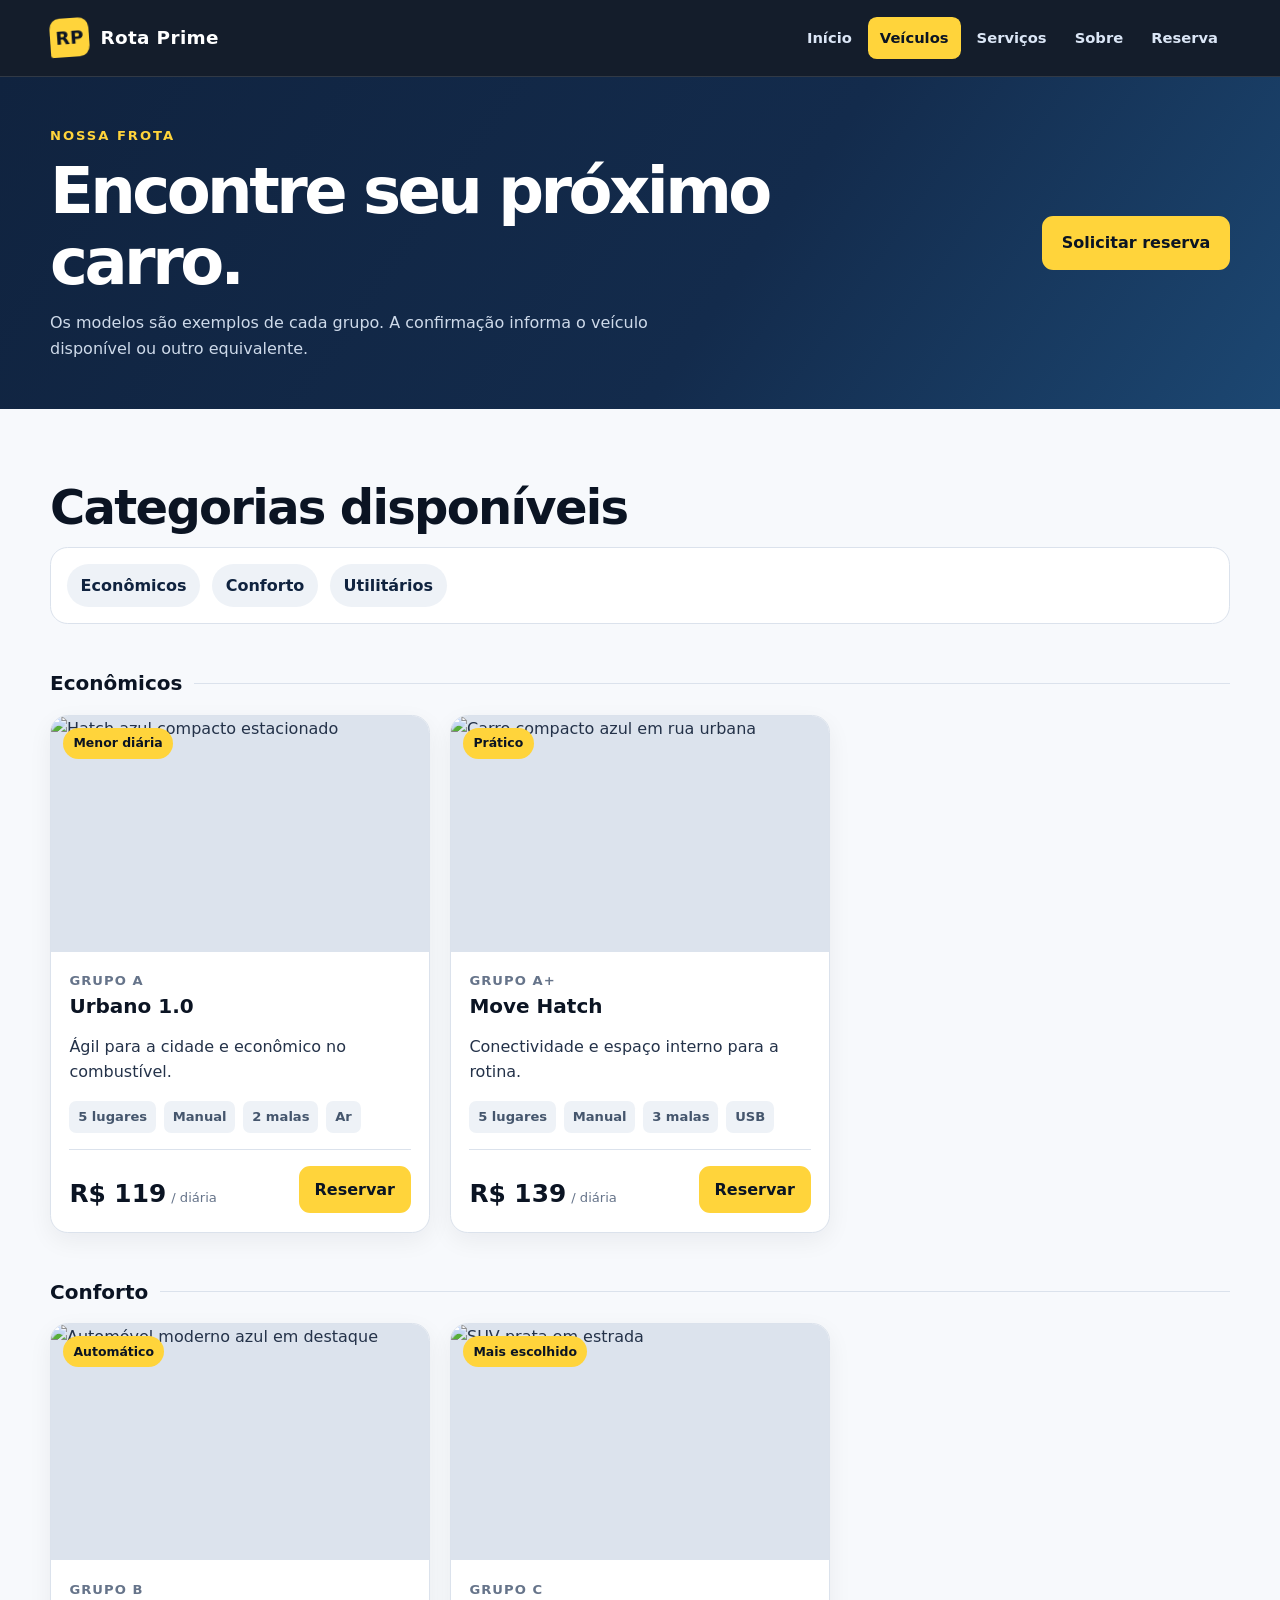
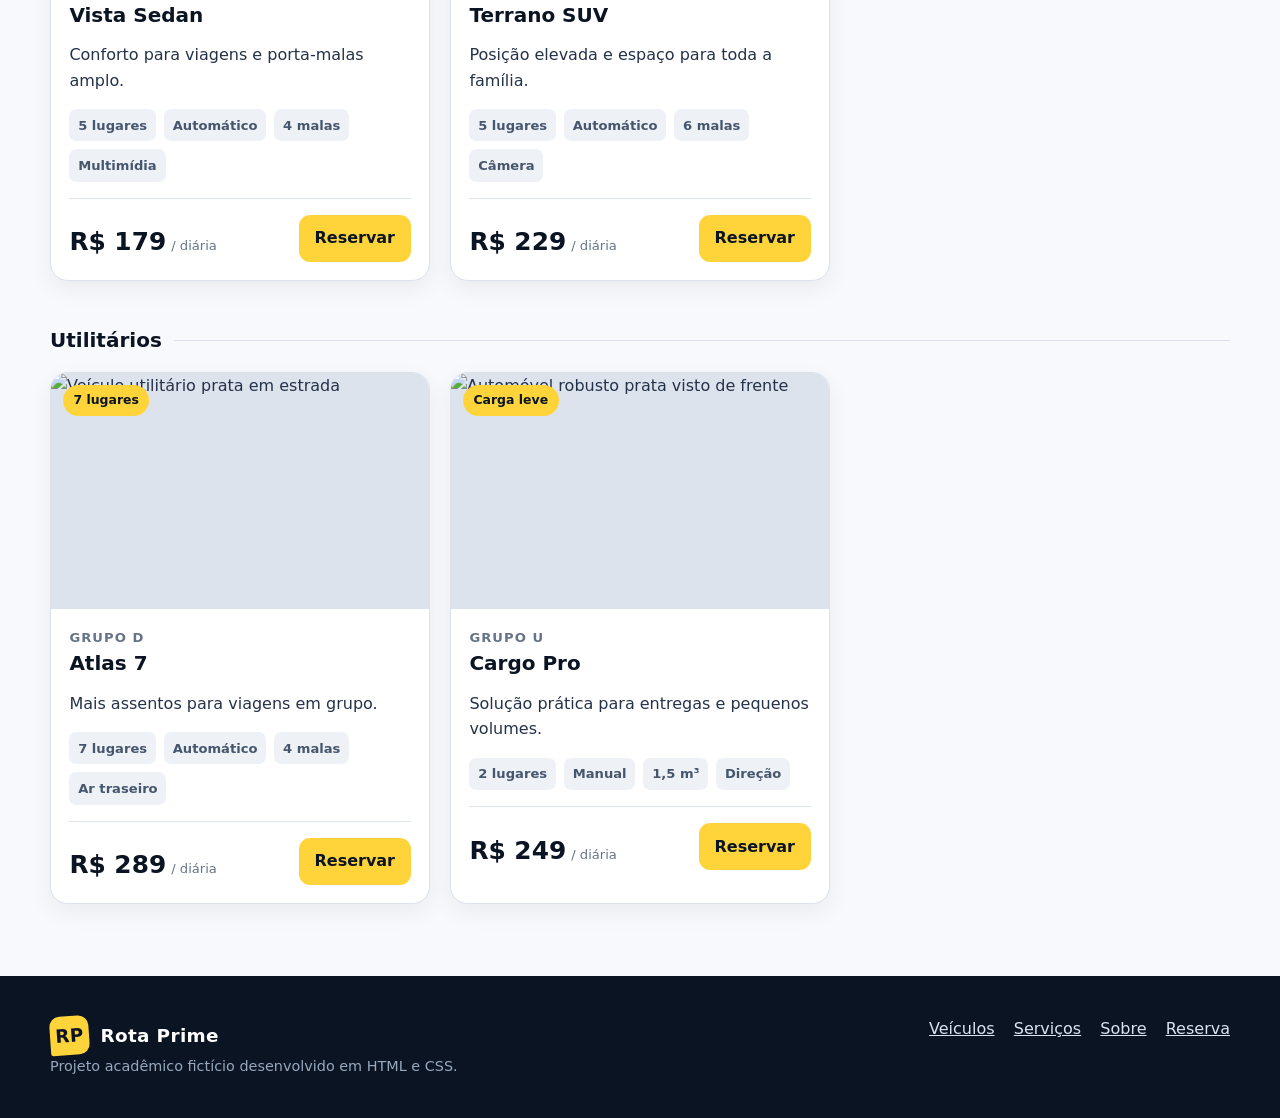
==== catalogo.html @ a5fe9a28 "primeiro commit" ====
<!DOCTYPE html>
<html lang="pt-BR">
<head>
  <meta charset="UTF-8"><meta name="viewport" content="width=device-width, initial-scale=1.0"><meta name="description" content="Conheça os veículos disponíveis na locadora fictícia Rota Prime.">
  <title>Veículos | Rota Prime</title><link rel="icon" href="data:image/svg+xml,%3Csvg xmlns='http://www.w3.org/2000/svg' viewBox='0 0 64 64'%3E%3Crect width='64' height='64' rx='14' fill='%23ffd43b'/%3E%3Cpath d='M13 39h38l-4-13a6 6 0 0 0-6-4H23a6 6 0 0 0-6 4l-4 13Zm4 0v7m30-7v7M21 32h22' fill='none' stroke='%230b1423' stroke-width='5' stroke-linecap='round'/%3E%3C/svg%3E"><link rel="stylesheet" href="css/style.css">
</head>
<body>
  <a class="skip-link" href="#conteudo">Pular para o conteúdo</a>
  <header class="site-header"><div class="container header-inner"><a class="brand" href="index.html" aria-label="Rota Prime — página inicial"><span class="brand-mark" aria-hidden="true">RP</span> Rota Prime</a><nav class="main-nav" aria-label="Navegação principal"><a href="index.html">Início</a><a href="catalogo.html" aria-current="page">Veículos</a><a href="servicos.html">Serviços</a><a href="sobre.html">Sobre</a><a href="reserva.html">Reserva</a></nav></div></header>
  <main id="conteudo">
    <header class="banner"><div class="container banner-inner"><div><p class="eyebrow">Nossa frota</p><h1>Encontre seu próximo carro.</h1><p>Os modelos são exemplos de cada grupo. A confirmação informa o veículo disponível ou outro equivalente.</p></div><a class="button" href="reserva.html">Solicitar reserva</a></div></header>
    <section class="section" aria-labelledby="catalogo-titulo"><div class="container"><h2 id="catalogo-titulo">Categorias disponíveis</h2><nav class="filter-links" aria-label="Atalhos de categoria"><a href="#economicos">Econômicos</a><a href="#conforto">Conforto</a><a href="#utilitarios">Utilitários</a></nav>
      <h3 class="category-title" id="economicos">Econômicos</h3>
      <div class="card-grid">
        <article class="vehicle-card"><div class="vehicle-image"><img src="https://images.unsplash.com/photo-1765891628083-cbabd2a0c3a8?auto=format&fit=crop&w=900&q=80" alt="Hatch azul compacto estacionado"><span class="badge">Menor diária</span></div><div class="vehicle-content"><p class="vehicle-kicker">Grupo A</p><h3>Urbano 1.0</h3><p>Ágil para a cidade e econômico no combustível.</p><ul class="spec-list"><li>5 lugares</li><li>Manual</li><li>2 malas</li><li>Ar</li></ul><div class="price-row"><div class="daily-price"><strong>R$ 119</strong> <span>/ diária</span></div><a class="button button-small" href="reserva.html">Reservar</a></div></div></article>
        <article class="vehicle-card"><div class="vehicle-image"><img src="https://images.unsplash.com/photo-1765891628083-cbabd2a0c3a8?auto=format&fit=crop&w=900&q=80" alt="Carro compacto azul em rua urbana"><span class="badge">Prático</span></div><div class="vehicle-content"><p class="vehicle-kicker">Grupo A+</p><h3>Move Hatch</h3><p>Conectividade e espaço interno para a rotina.</p><ul class="spec-list"><li>5 lugares</li><li>Manual</li><li>3 malas</li><li>USB</li></ul><div class="price-row"><div class="daily-price"><strong>R$ 139</strong> <span>/ diária</span></div><a class="button button-small" href="reserva.html">Reservar</a></div></div></article>
      </div>
      <h3 class="category-title" id="conforto">Conforto</h3>
      <div class="card-grid">
        <article class="vehicle-card"><div class="vehicle-image"><img src="https://images.unsplash.com/photo-1765891628083-cbabd2a0c3a8?auto=format&fit=crop&w=900&q=80" alt="Automóvel moderno azul em destaque"><span class="badge">Automático</span></div><div class="vehicle-content"><p class="vehicle-kicker">Grupo B</p><h3>Vista Sedan</h3><p>Conforto para viagens e porta-malas amplo.</p><ul class="spec-list"><li>5 lugares</li><li>Automático</li><li>4 malas</li><li>Multimídia</li></ul><div class="price-row"><div class="daily-price"><strong>R$ 179</strong> <span>/ diária</span></div><a class="button button-small" href="reserva.html">Reservar</a></div></div></article>
        <article class="vehicle-card"><div class="vehicle-image"><img src="https://images.unsplash.com/photo-1559706399-d75503035faf?auto=format&fit=crop&w=900&q=80" alt="SUV prata em estrada"><span class="badge">Mais escolhido</span></div><div class="vehicle-content"><p class="vehicle-kicker">Grupo C</p><h3>Terrano SUV</h3><p>Posição elevada e espaço para toda a família.</p><ul class="spec-list"><li>5 lugares</li><li>Automático</li><li>6 malas</li><li>Câmera</li></ul><div class="price-row"><div class="daily-price"><strong>R$ 229</strong> <span>/ diária</span></div><a class="button button-small" href="reserva.html">Reservar</a></div></div></article>
      </div>
      <h3 class="category-title" id="utilitarios">Utilitários</h3>
      <div class="card-grid">
        <article class="vehicle-card"><div class="vehicle-image"><img src="https://images.unsplash.com/photo-1559706399-d75503035faf?auto=format&fit=crop&w=900&q=80" alt="Veículo utilitário prata em estrada"><span class="badge">7 lugares</span></div><div class="vehicle-content"><p class="vehicle-kicker">Grupo D</p><h3>Atlas 7</h3><p>Mais assentos para viagens em grupo.</p><ul class="spec-list"><li>7 lugares</li><li>Automático</li><li>4 malas</li><li>Ar traseiro</li></ul><div class="price-row"><div class="daily-price"><strong>R$ 289</strong> <span>/ diária</span></div><a class="button button-small" href="reserva.html">Reservar</a></div></div></article>
        <article class="vehicle-card"><div class="vehicle-image"><img src="https://images.unsplash.com/photo-1559706399-d75503035faf?auto=format&fit=crop&w=900&q=80" alt="Automóvel robusto prata visto de frente"><span class="badge">Carga leve</span></div><div class="vehicle-content"><p class="vehicle-kicker">Grupo U</p><h3>Cargo Pro</h3><p>Solução prática para entregas e pequenos volumes.</p><ul class="spec-list"><li>2 lugares</li><li>Manual</li><li>1,5 m³</li><li>Direção</li></ul><div class="price-row"><div class="daily-price"><strong>R$ 249</strong> <span>/ diária</span></div><a class="button button-small" href="reserva.html">Reservar</a></div></div></article>
      </div>
    </div></section>
  </main>
  <footer class="site-footer"><div class="container footer-inner"><div><a class="brand" href="index.html"><span class="brand-mark" aria-hidden="true">RP</span> Rota Prime</a><p class="footer-note">Projeto acadêmico fictício desenvolvido em HTML e CSS.</p></div><nav class="footer-links" aria-label="Navegação do rodapé"><a href="catalogo.html">Veículos</a><a href="servicos.html">Serviços</a><a href="sobre.html">Sobre</a><a href="reserva.html">Reserva</a></nav></div></footer>
</body></html>
---- css/style.css ----
:root {
  --ink: #0b1423;
  --navy: #10233f;
  --navy-soft: #18385f;
  --yellow: #ffd43b;
  --yellow-dark: #e6b900;
  --paper: #f7f9fc;
  --white: #ffffff;
  --text: #243249;
  --muted: #66748a;
  --line: #dbe2ec;
  --success: #147a50;
  --danger: #b52a37;
  --shadow: 0 18px 45px rgba(11, 20, 35, 0.12);
  --radius: 1.1rem;
  --content: 1180px;
}

* {
  box-sizing: border-box;
}

html {
  scroll-behavior: smooth;
}

body {
  margin: 0;
  color: var(--text);
  background: var(--paper);
  font-family: Inter, ui-sans-serif, system-ui, -apple-system, BlinkMacSystemFont, "Segoe UI", sans-serif;
  font-size: 1rem;
  line-height: 1.6;
}

#conteudo {
  min-height: 60vh;
}

img {
  display: block;
  width: 100%;
  max-width: 100%;
}

a {
  color: inherit;
}

a:visited {
  color: inherit;
}

button,
input,
select,
textarea {
  font: inherit;
}

.container {
  width: min(100% - 2rem, var(--content));
  margin-inline: auto;
}

.skip-link {
  position: fixed;
  top: 0.75rem;
  left: 0.75rem;
  z-index: 999;
  padding: 0.75rem 1rem;
  color: var(--ink);
  background: var(--yellow);
  border-radius: 0.5rem;
  font-weight: 800;
  transform: translateY(-150%);
  transition: transform 180ms ease;
}

.skip-link:focus {
  transform: translateY(0);
}

.site-header {
  position: sticky;
  top: 0;
  z-index: 20;
  color: var(--white);
  background: rgba(11, 20, 35, 0.96);
  border-bottom: 1px solid rgba(255, 255, 255, 0.12);
}

.header-inner,
.main-nav,
.brand,
.hero-actions,
.card-actions,
.spec-list,
.trust-row,
.footer-inner,
.form-actions,
.filter-links {
  display: flex;
  align-items: center;
}

.header-inner {
  min-height: 4.75rem;
  gap: 1.25rem;
  justify-content: space-between;
}

.brand {
  flex: 0 0 auto;
  gap: 0.7rem;
  color: var(--white);
  text-decoration: none;
  font-size: 1.15rem;
  font-weight: 900;
  letter-spacing: 0.02em;
}

.brand-mark {
  display: grid;
  width: 2.45rem;
  height: 2.45rem;
  place-items: center;
  color: var(--ink);
  background: var(--yellow);
  border-radius: 0.65rem 0.65rem 0.65rem 0.15rem;
  transform: rotate(-4deg);
}

.main-nav {
  gap: 0.25rem;
  overflow-x: auto;
  padding-block: 0.35rem;
}

.main-nav a {
  padding: 0.55rem 0.75rem;
  color: #dbe6f6;
  border-radius: 0.55rem;
  text-decoration: none;
  font-size: 0.92rem;
  font-weight: 700;
  white-space: nowrap;
  transition: color 180ms ease, background 180ms ease;
}

.main-nav a:hover,
.main-nav a:focus-visible,
.main-nav a[aria-current="page"] {
  color: var(--ink);
  background: var(--yellow);
}

:focus-visible {
  outline: 3px solid var(--yellow);
  outline-offset: 3px;
}

.hero {
  position: relative;
  overflow: hidden;
  color: var(--white);
  background: var(--ink);
}

.hero::after {
  position: absolute;
  right: -4rem;
  bottom: -8rem;
  width: 24rem;
  height: 24rem;
  content: "";
  border: 1.2rem solid rgba(255, 212, 59, 0.09);
  border-radius: 50%;
}

.hero-grid {
  position: relative;
  z-index: 1;
  display: grid;
  gap: 2rem;
  padding-block: 3.25rem;
}

.eyebrow {
  margin: 0 0 0.6rem;
  color: var(--yellow-dark);
  font-size: 0.82rem;
  font-weight: 900;
  letter-spacing: 0.15em;
  text-transform: uppercase;
}

.hero .eyebrow,
.banner .eyebrow {
  color: var(--yellow);
}

h1,
h2,
h3 {
  margin-top: 0;
  color: var(--ink);
  line-height: 1.12;
}

h1 {
  max-width: 13ch;
  margin-bottom: 1rem;
  color: var(--white);
  font-size: clamp(2.35rem, 8vw, 4.7rem);
  letter-spacing: -0.055em;
}

h2 {
  margin-bottom: 0.75rem;
  font-size: clamp(1.8rem, 5vw, 3rem);
  letter-spacing: -0.035em;
}

h3 {
  margin-bottom: 0.45rem;
  font-size: 1.25rem;
}

.hero-copy > p:not(.eyebrow) {
  max-width: 58ch;
  margin: 0;
  color: #c8d5e7;
  font-size: 1.08rem;
}

.hero-actions,
.card-actions,
.form-actions,
.filter-links {
  flex-wrap: wrap;
  gap: 0.75rem;
}

.hero-actions {
  margin-top: 1.65rem;
}

.button {
  display: inline-flex;
  min-height: 3rem;
  align-items: center;
  justify-content: center;
  padding: 0.75rem 1.1rem;
  color: var(--ink);
  background: var(--yellow);
  border: 2px solid var(--yellow);
  border-radius: 0.7rem;
  cursor: pointer;
  font-weight: 850;
  text-decoration: none;
  transition: transform 180ms ease, box-shadow 180ms ease, background 180ms ease;
}

.button:hover {
  color: var(--ink);
  background: #ffe270;
  box-shadow: 0 10px 24px rgba(255, 212, 59, 0.2);
  transform: translateY(-2px);
}

.button:active {
  box-shadow: none;
  transform: translateY(1px);
}

.button-outline {
  color: var(--white);
  background: transparent;
  border-color: rgba(255, 255, 255, 0.35);
}

.button-outline:hover {
  color: var(--white);
  background: rgba(255, 255, 255, 0.08);
}

.button-small {
  min-height: 2.65rem;
  padding: 0.55rem 0.85rem;
}

.hero-visual {
  position: relative;
  min-height: 21rem;
}

.hero-visual img {
  height: 100%;
  min-height: 21rem;
  object-fit: cover;
  object-position: center;
  border-radius: 1.5rem 1.5rem 1.5rem 0.35rem;
}

.price-tag {
  position: absolute;
  right: 1rem;
  bottom: 1rem;
  width: min(13rem, calc(100% - 2rem));
  padding: 1rem;
  color: var(--ink);
  background: var(--yellow);
  border-radius: 0.9rem 0.9rem 0.9rem 0.2rem;
  box-shadow: var(--shadow);
}

.price-tag span,
.price-tag small {
  display: block;
}

.price-tag strong {
  font-size: 2rem;
  line-height: 1;
}

.price-tag small {
  margin-top: 0.3rem;
  font-weight: 700;
}

.trust-bar {
  color: var(--white);
  background: var(--navy-soft);
}

.trust-row {
  flex-wrap: wrap;
  gap: 0.75rem 2rem;
  justify-content: space-between;
  padding-block: 1rem;
}

.trust-item {
  display: grid;
  grid-template-columns: auto 1fr;
  gap: 0.1rem 0.6rem;
  align-items: center;
}

.trust-icon {
  grid-row: span 2;
  color: var(--yellow);
  font-size: 1.35rem;
}

.trust-item strong,
.trust-item span {
  display: block;
}

.trust-item span {
  color: #c4d2e5;
  font-size: 0.82rem;
}

.section {
  padding-block: 4.5rem;
}

.section-tight {
  padding-block: 2.75rem;
}

.section-white {
  background: var(--white);
}

.section-heading {
  display: grid;
  gap: 0.5rem;
  margin-bottom: 2rem;
}

.section-heading p {
  max-width: 64ch;
  margin: 0;
  color: var(--muted);
}

.section-heading .button {
  justify-self: start;
}

.card-grid,
.steps-grid,
.service-grid,
.value-grid,
.team-grid,
.contact-grid {
  display: grid;
  gap: 1.25rem;
}

.vehicle-card,
.service-card,
.value-card,
.team-card,
.contact-card,
.step,
.panel {
  background: var(--white);
  border: 1px solid var(--line);
  border-radius: var(--radius);
}

.vehicle-card {
  overflow: hidden;
  box-shadow: 0 8px 25px rgba(11, 20, 35, 0.06);
  transition: transform 200ms ease, box-shadow 200ms ease;
}

.vehicle-card:hover {
  box-shadow: var(--shadow);
  transform: translateY(-5px);
}

.vehicle-image {
  position: relative;
  overflow: hidden;
  aspect-ratio: 16 / 10;
  background: #dce3ed;
}

.vehicle-image img {
  height: 100%;
  object-fit: cover;
  transition: transform 350ms ease;
}

.vehicle-card:hover .vehicle-image img {
  transform: scale(1.04);
}

.badge {
  position: absolute;
  top: 0.75rem;
  left: 0.75rem;
  padding: 0.35rem 0.65rem;
  color: var(--ink);
  background: var(--yellow);
  border-radius: 99rem;
  font-size: 0.78rem;
  font-weight: 900;
}

.vehicle-content {
  padding: 1.15rem;
}

.vehicle-kicker {
  margin: 0 0 0.25rem;
  color: var(--muted);
  font-size: 0.82rem;
  font-weight: 800;
  letter-spacing: 0.08em;
  text-transform: uppercase;
}

.spec-list {
  flex-wrap: wrap;
  gap: 0.5rem;
  margin: 1rem 0;
  padding: 0;
  list-style: none;
}

.spec-list li {
  padding: 0.35rem 0.55rem;
  color: #45566d;
  background: #eef2f7;
  border-radius: 0.45rem;
  font-size: 0.82rem;
  font-weight: 700;
}

.price-row {
  display: flex;
  align-items: end;
  gap: 0.35rem;
  justify-content: space-between;
  padding-top: 1rem;
  border-top: 1px solid var(--line);
}

.daily-price strong {
  color: var(--ink);
  font-size: 1.55rem;
}

.daily-price span {
  color: var(--muted);
  font-size: 0.82rem;
}

.step,
.service-card,
.value-card,
.team-card,
.contact-card {
  padding: 1.35rem;
}

.step-number {
  display: grid;
  width: 2.7rem;
  height: 2.7rem;
  margin-bottom: 1rem;
  place-items: center;
  color: var(--ink);
  background: var(--yellow);
  border-radius: 0.7rem 0.7rem 0.7rem 0.15rem;
  font-weight: 950;
}

.step p,
.service-card p,
.value-card p,
.team-card p,
.contact-card p {
  margin-bottom: 0;
  color: var(--muted);
}

.feature-split,
.form-layout,
.about-split {
  display: grid;
  gap: 2rem;
  align-items: center;
}

.feature-image {
  overflow: hidden;
  min-height: 24rem;
  border-radius: 1.5rem 1.5rem 0.35rem 1.5rem;
  box-shadow: var(--shadow);
}

.feature-image img {
  height: 100%;
  min-height: 24rem;
  object-fit: cover;
}

.check-list {
  display: grid;
  gap: 0.8rem;
  margin: 1.25rem 0 0;
  padding: 0;
  list-style: none;
}

.check-list li {
  position: relative;
  padding-left: 2rem;
}

.check-list li::before {
  position: absolute;
  top: 0.1rem;
  left: 0;
  display: grid;
  width: 1.35rem;
  height: 1.35rem;
  content: "✓";
  place-items: center;
  color: var(--white);
  background: var(--success);
  border-radius: 50%;
  font-size: 0.8rem;
  font-weight: 900;
}

.banner {
  color: var(--white);
  background: linear-gradient(125deg, var(--navy) 0%, #132b4c 58%, #1c4772 100%);
}

.banner-inner {
  display: grid;
  gap: 1.3rem;
  align-items: center;
  padding-block: 3rem;
}

.banner h1 {
  max-width: 18ch;
  margin-bottom: 0.7rem;
  font-size: clamp(2.2rem, 7vw, 4rem);
}

.banner p:not(.eyebrow) {
  max-width: 60ch;
  margin: 0;
  color: #cedaea;
}

.filter-links {
  padding: 1rem;
  background: var(--white);
  border: 1px solid var(--line);
  border-radius: var(--radius);
}

.filter-links a {
  padding: 0.55rem 0.85rem;
  color: var(--navy);
  background: #eef2f7;
  border-radius: 99rem;
  font-weight: 800;
  text-decoration: none;
  transition: background 180ms ease, color 180ms ease;
}

.filter-links a:hover,
.filter-links a:focus-visible {
  color: var(--ink);
  background: var(--yellow);
}

.category-title {
  display: flex;
  align-items: center;
  gap: 0.75rem;
  margin: 3rem 0 1.25rem;
}

.category-title::after {
  flex: 1;
  height: 1px;
  content: "";
  background: var(--line);
}

.service-icon,
.value-icon,
.contact-icon {
  display: grid;
  width: 3rem;
  height: 3rem;
  margin-bottom: 1rem;
  place-items: center;
  color: var(--ink);
  background: var(--yellow);
  border-radius: 0.8rem 0.8rem 0.8rem 0.2rem;
  font-size: 1.25rem;
  font-weight: 900;
}

.comparison {
  width: 100%;
  border-collapse: collapse;
  overflow: hidden;
  background: var(--white);
  border-radius: var(--radius);
  box-shadow: 0 0 0 1px var(--line);
}

.comparison th,
.comparison td {
  padding: 1rem;
  border-bottom: 1px solid var(--line);
  text-align: left;
}

.comparison th {
  color: var(--white);
  background: var(--navy);
}

.comparison tr:last-child td {
  border-bottom: 0;
}

.table-scroll {
  overflow-x: auto;
  border-radius: var(--radius);
}

.timeline {
  display: grid;
  gap: 1.2rem;
  margin: 0;
  padding: 0;
  list-style: none;
}

.timeline li {
  padding: 0 0 1.2rem 1.4rem;
  border-left: 3px solid var(--yellow);
}

.timeline strong,
.timeline span {
  display: block;
}

.timeline span {
  color: var(--muted);
}

.quote {
  margin: 0;
  padding: 1.5rem;
  color: var(--white);
  background: var(--navy);
  border-radius: var(--radius) var(--radius) 0.25rem var(--radius);
}

.quote p {
  margin-top: 0;
  font-size: 1.15rem;
}

.quote footer {
  color: var(--yellow);
  font-weight: 800;
}

.panel {
  padding: 1.35rem;
  box-shadow: 0 10px 30px rgba(11, 20, 35, 0.07);
}

.form-grid {
  display: grid;
  gap: 1rem;
}

.field {
  display: grid;
  gap: 0.4rem;
}

.field label,
.fieldset legend {
  color: var(--ink);
  font-weight: 800;
}

.field small {
  color: var(--muted);
}

.field input,
.field select,
.field textarea {
  width: 100%;
  min-height: 3rem;
  padding: 0.7rem 0.8rem;
  color: var(--text);
  background: var(--white);
  border: 2px solid #cdd6e2;
  border-radius: 0.65rem;
  transition: border-color 180ms ease, box-shadow 180ms ease;
}

.field textarea {
  min-height: 8rem;
  resize: vertical;
}

.field input:hover,
.field select:hover,
.field textarea:hover {
  border-color: #8b9bb1;
}

.field input:focus,
.field select:focus,
.field textarea:focus {
  border-color: var(--navy-soft);
  box-shadow: 0 0 0 4px rgba(24, 56, 95, 0.12);
  outline: 0;
}

.field input:invalid:not(:placeholder-shown),
.field textarea:invalid:not(:placeholder-shown) {
  border-color: var(--danger);
}

.field input:disabled {
  color: #7e8998;
  background: #e9edf3;
  cursor: not-allowed;
}

.fieldset {
  margin: 0;
  padding: 1rem;
  border: 1px solid var(--line);
  border-radius: 0.75rem;
}

.choice-list {
  display: grid;
  gap: 0.7rem;
  margin-top: 0.5rem;
}

.choice {
  display: flex;
  gap: 0.6rem;
  align-items: start;
}

.choice input {
  width: 1.1rem;
  height: 1.1rem;
  margin-top: 0.22rem;
  accent-color: var(--navy);
}

.required-note {
  color: var(--muted);
  font-size: 0.9rem;
}

.contact-stack {
  display: grid;
  gap: 1rem;
}

.site-footer {
  color: #d9e3f1;
  background: var(--ink);
}

.footer-inner {
  align-items: start;
  flex-direction: column;
  gap: 1.2rem;
  padding-block: 2.5rem;
}

.footer-links {
  display: flex;
  flex-wrap: wrap;
  gap: 0.75rem 1.2rem;
}

.footer-links a {
  color: #d9e3f1;
}

.footer-links a:hover {
  color: var(--yellow);
}

.footer-note {
  margin: 0;
  color: #97a8bf;
  font-size: 0.9rem;
}

@media (min-width: 42rem) {
  .hero-grid,
  .feature-split,
  .form-layout,
  .about-split {
    grid-template-columns: 1fr 1fr;
  }

  .card-grid,
  .steps-grid,
  .service-grid,
  .value-grid,
  .team-grid,
  .contact-grid {
    grid-template-columns: repeat(2, minmax(0, 1fr));
  }

  .form-grid {
    grid-template-columns: repeat(2, minmax(0, 1fr));
  }

  .field-full,
  .fieldset,
  .form-actions,
  .required-note {
    grid-column: 1 / -1;
  }

  .section-heading {
    grid-template-columns: 1fr auto;
    align-items: end;
  }

  .section-heading p {
    grid-column: 1;
  }

  .section-heading .button {
    grid-column: 2;
    grid-row: 1 / span 2;
  }

  .banner-inner {
    grid-template-columns: 1fr auto;
  }

  .footer-inner {
    flex-direction: row;
    justify-content: space-between;
  }
}

@media (min-width: 64rem) {
  .card-grid,
  .service-grid {
    grid-template-columns: repeat(3, minmax(0, 1fr));
  }

  .steps-grid,
  .value-grid {
    grid-template-columns: repeat(4, minmax(0, 1fr));
  }

  .hero-grid {
    grid-template-columns: 0.95fr 1.05fr;
    min-height: 40rem;
    align-items: center;
  }

  .hero-visual,
  .hero-visual img {
    min-height: 30rem;
  }
}

@media (max-width: 52rem) {
  .header-inner {
    align-items: flex-start;
    flex-direction: column;
    gap: 0.35rem;
    padding-block: 0.7rem;
  }

  .main-nav {
    width: 100%;
  }
}

@media (prefers-reduced-motion: reduce) {
  *,
  *::before,
  *::after {
    scroll-behavior: auto !important;
    transition-duration: 0.01ms !important;
  }
}
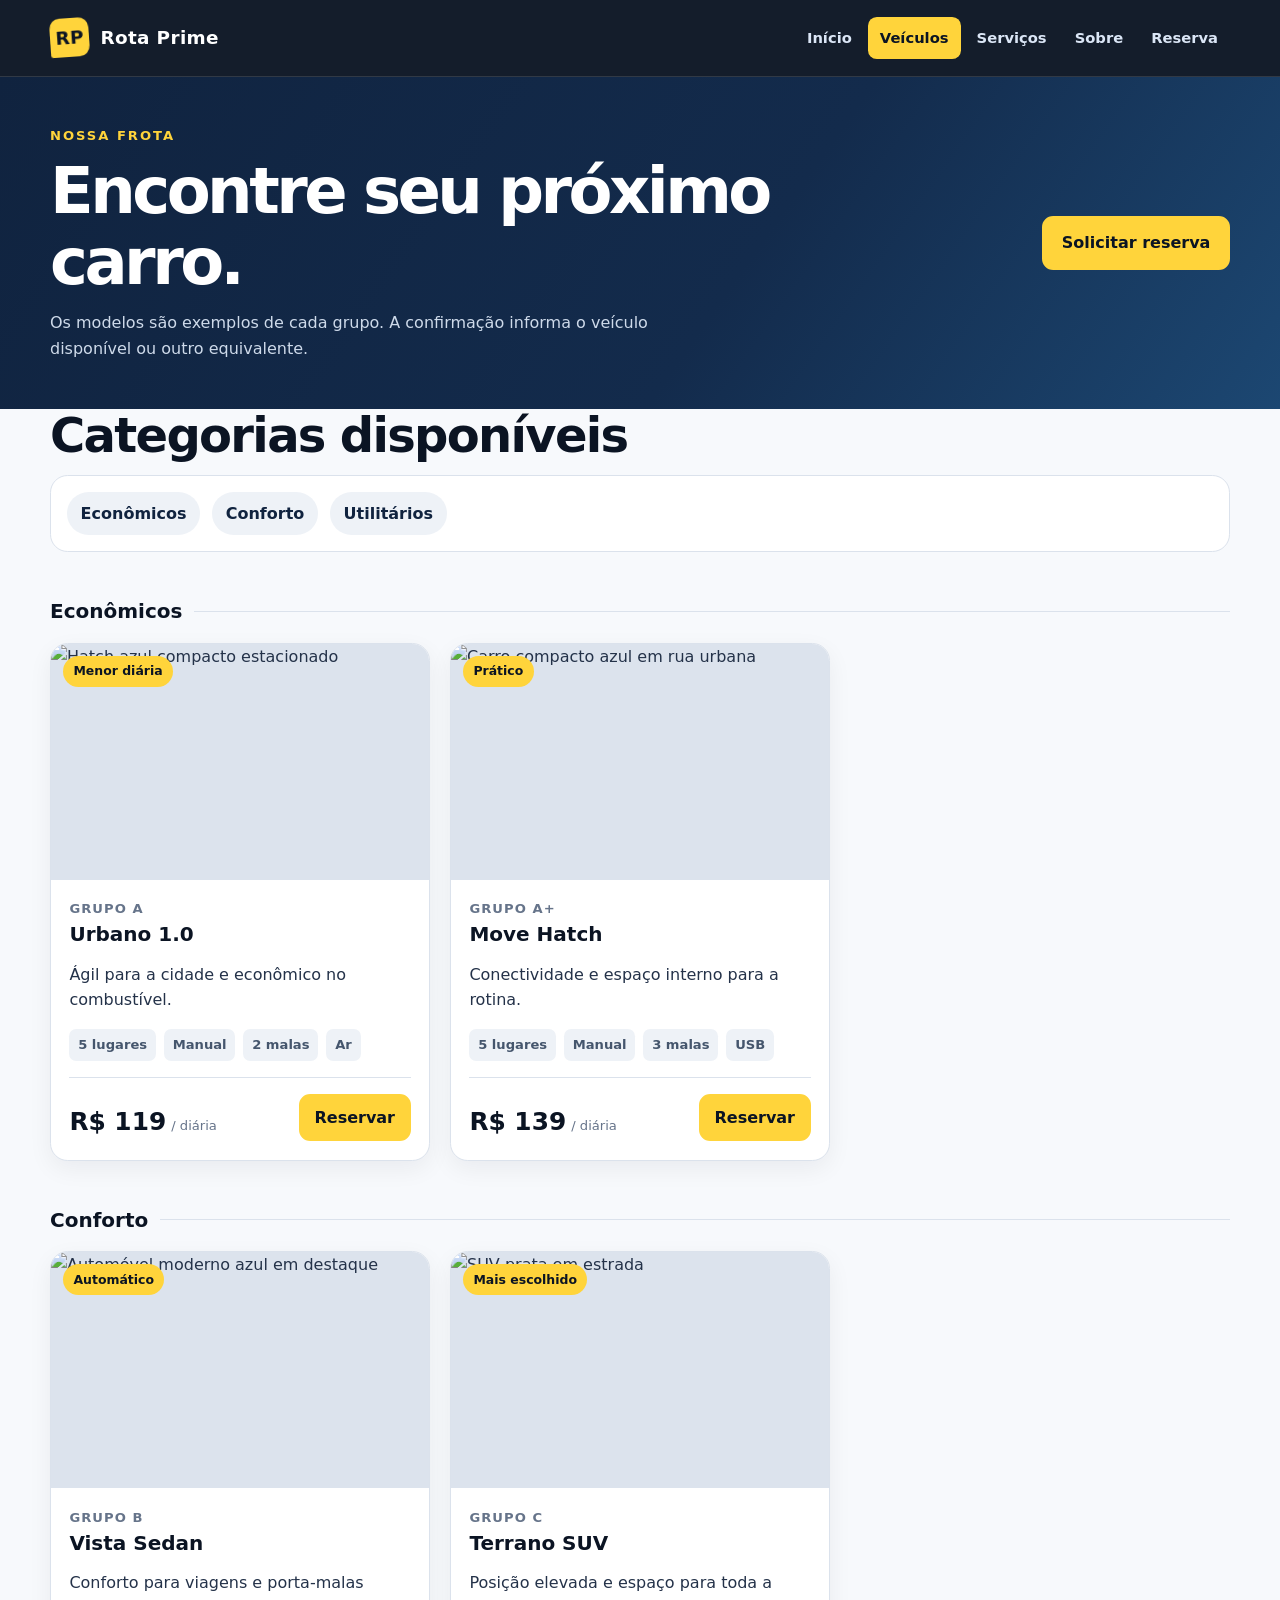
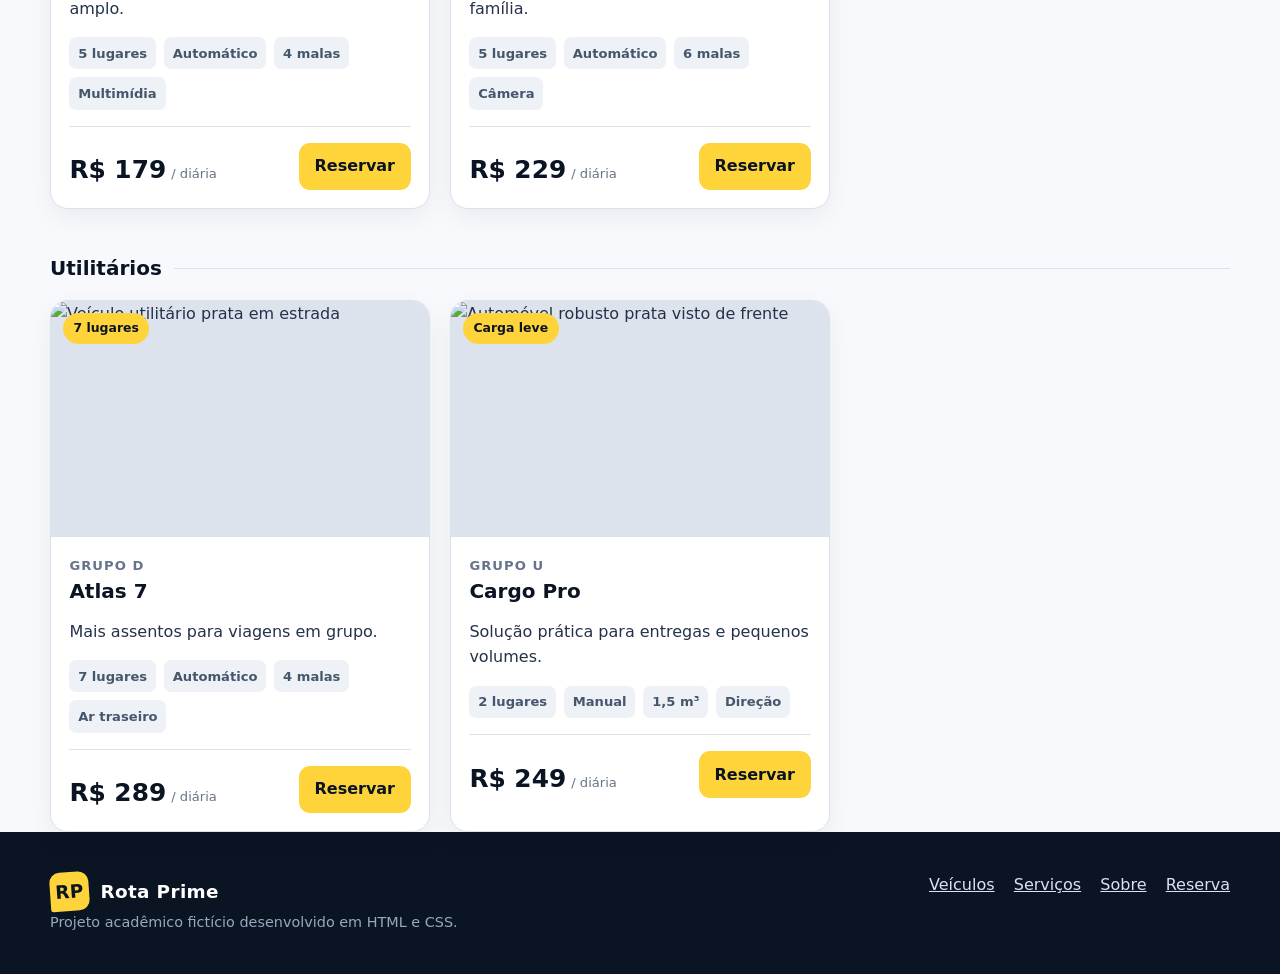
==== commit 3aa5caec: "traduçao de classes e variaveis para portugues" ====
--- a/catalogo.html
+++ b/catalogo.html
@@ -5,27 +5,27 @@
   <title>Veículos | Rota Prime</title><link rel="icon" href="data:image/svg+xml,%3Csvg xmlns='http://www.w3.org/2000/svg' viewBox='0 0 64 64'%3E%3Crect width='64' height='64' rx='14' fill='%23ffd43b'/%3E%3Cpath d='M13 39h38l-4-13a6 6 0 0 0-6-4H23a6 6 0 0 0-6 4l-4 13Zm4 0v7m30-7v7M21 32h22' fill='none' stroke='%230b1423' stroke-width='5' stroke-linecap='round'/%3E%3C/svg%3E"><link rel="stylesheet" href="css/style.css">
 </head>
 <body>
-  <a class="skip-link" href="#conteudo">Pular para o conteúdo</a>
-  <header class="site-header"><div class="container header-inner"><a class="brand" href="index.html" aria-label="Rota Prime — página inicial"><span class="brand-mark" aria-hidden="true">RP</span> Rota Prime</a><nav class="main-nav" aria-label="Navegação principal"><a href="index.html">Início</a><a href="catalogo.html" aria-current="page">Veículos</a><a href="servicos.html">Serviços</a><a href="sobre.html">Sobre</a><a href="reserva.html">Reserva</a></nav></div></header>
+  <a class="pular-navegacao" href="#conteudo">Pular para o conteúdo</a>
+  <header class="topo-site"><div class="container cabecalho-interno"><a class="marca" href="index.html" aria-label="Rota Prime — página inicial"><span class="logo-marca" aria-hidden="true">RP</span> Rota Prime</a><nav class="navegacao-principal" aria-label="Navegação principal"><a href="index.html">Início</a><a href="catalogo.html" aria-current="page">Veículos</a><a href="servicos.html">Serviços</a><a href="sobre.html">Sobre</a><a href="reserva.html">Reserva</a></nav></div></header>
   <main id="conteudo">
-    <header class="banner"><div class="container banner-inner"><div><p class="eyebrow">Nossa frota</p><h1>Encontre seu próximo carro.</h1><p>Os modelos são exemplos de cada grupo. A confirmação informa o veículo disponível ou outro equivalente.</p></div><a class="button" href="reserva.html">Solicitar reserva</a></div></header>
-    <section class="section" aria-labelledby="catalogo-titulo"><div class="container"><h2 id="catalogo-titulo">Categorias disponíveis</h2><nav class="filter-links" aria-label="Atalhos de categoria"><a href="#economicos">Econômicos</a><a href="#conforto">Conforto</a><a href="#utilitarios">Utilitários</a></nav>
-      <h3 class="category-title" id="economicos">Econômicos</h3>
-      <div class="card-grid">
-        <article class="vehicle-card"><div class="vehicle-image"><img src="https://images.unsplash.com/photo-1765891628083-cbabd2a0c3a8?auto=format&fit=crop&w=900&q=80" alt="Hatch azul compacto estacionado"><span class="badge">Menor diária</span></div><div class="vehicle-content"><p class="vehicle-kicker">Grupo A</p><h3>Urbano 1.0</h3><p>Ágil para a cidade e econômico no combustível.</p><ul class="spec-list"><li>5 lugares</li><li>Manual</li><li>2 malas</li><li>Ar</li></ul><div class="price-row"><div class="daily-price"><strong>R$ 119</strong> <span>/ diária</span></div><a class="button button-small" href="reserva.html">Reservar</a></div></div></article>
-        <article class="vehicle-card"><div class="vehicle-image"><img src="https://images.unsplash.com/photo-1765891628083-cbabd2a0c3a8?auto=format&fit=crop&w=900&q=80" alt="Carro compacto azul em rua urbana"><span class="badge">Prático</span></div><div class="vehicle-content"><p class="vehicle-kicker">Grupo A+</p><h3>Move Hatch</h3><p>Conectividade e espaço interno para a rotina.</p><ul class="spec-list"><li>5 lugares</li><li>Manual</li><li>3 malas</li><li>USB</li></ul><div class="price-row"><div class="daily-price"><strong>R$ 139</strong> <span>/ diária</span></div><a class="button button-small" href="reserva.html">Reservar</a></div></div></article>
+    <header class="banner"><div class="container banner-interno"><div><p class="subtitulo-topo">Nossa frota</p><h1>Encontre seu próximo carro.</h1><p>Os modelos são exemplos de cada grupo. A confirmação informa o veículo disponível ou outro equivalente.</p></div><a class="botao" href="reserva.html">Solicitar reserva</a></div></header>
+    <secao class="secao" aria-labelledby="catalogo-titulo"><div class="container"><h2 id="catalogo-titulo">Categorias disponíveis</h2><nav class="links-filtro" aria-label="Atalhos de categoria"><a href="#economicos">Econômicos</a><a href="#conforto">Conforto</a><a href="#utilitarios">Utilitários</a></nav>
+      <h3 class="titulo-categoria" id="economicos">Econômicos</h3>
+      <div class="grade-cartoes">
+        <article class="cartao-veiculo"><div class="imagem-veiculo"><img src="https://images.unsplash.com/photo-1765891628083-cbabd2a0c3a8?auto=format&fit=crop&w=900&q=80" alt="Hatch azul compacto estacionado"><span class="selo">Menor diária</span></div><div class="conteudo-veiculo"><p class="destaque-veiculo">Grupo A</p><h3>Urbano 1.0</h3><p>Ágil para a cidade e econômico no combustível.</p><ul class="lista-especificacoes"><li>5 lugares</li><li>Manual</li><li>2 malas</li><li>Ar</li></ul><div class="linha-preco"><div class="preco-diario"><strong>R$ 119</strong> <span>/ diária</span></div><a class="botao botao-pequeno" href="reserva.html">Reservar</a></div></div></article>
+        <article class="cartao-veiculo"><div class="imagem-veiculo"><img src="https://images.unsplash.com/photo-1765891628083-cbabd2a0c3a8?auto=format&fit=crop&w=900&q=80" alt="Carro compacto azul em rua urbana"><span class="selo">Prático</span></div><div class="conteudo-veiculo"><p class="destaque-veiculo">Grupo A+</p><h3>Move Hatch</h3><p>Conectividade e espaço interno para a rotina.</p><ul class="lista-especificacoes"><li>5 lugares</li><li>Manual</li><li>3 malas</li><li>USB</li></ul><div class="linha-preco"><div class="preco-diario"><strong>R$ 139</strong> <span>/ diária</span></div><a class="botao botao-pequeno" href="reserva.html">Reservar</a></div></div></article>
       </div>
-      <h3 class="category-title" id="conforto">Conforto</h3>
-      <div class="card-grid">
-        <article class="vehicle-card"><div class="vehicle-image"><img src="https://images.unsplash.com/photo-1765891628083-cbabd2a0c3a8?auto=format&fit=crop&w=900&q=80" alt="Automóvel moderno azul em destaque"><span class="badge">Automático</span></div><div class="vehicle-content"><p class="vehicle-kicker">Grupo B</p><h3>Vista Sedan</h3><p>Conforto para viagens e porta-malas amplo.</p><ul class="spec-list"><li>5 lugares</li><li>Automático</li><li>4 malas</li><li>Multimídia</li></ul><div class="price-row"><div class="daily-price"><strong>R$ 179</strong> <span>/ diária</span></div><a class="button button-small" href="reserva.html">Reservar</a></div></div></article>
-        <article class="vehicle-card"><div class="vehicle-image"><img src="https://images.unsplash.com/photo-1559706399-d75503035faf?auto=format&fit=crop&w=900&q=80" alt="SUV prata em estrada"><span class="badge">Mais escolhido</span></div><div class="vehicle-content"><p class="vehicle-kicker">Grupo C</p><h3>Terrano SUV</h3><p>Posição elevada e espaço para toda a família.</p><ul class="spec-list"><li>5 lugares</li><li>Automático</li><li>6 malas</li><li>Câmera</li></ul><div class="price-row"><div class="daily-price"><strong>R$ 229</strong> <span>/ diária</span></div><a class="button button-small" href="reserva.html">Reservar</a></div></div></article>
+      <h3 class="titulo-categoria" id="conforto">Conforto</h3>
+      <div class="grade-cartoes">
+        <article class="cartao-veiculo"><div class="imagem-veiculo"><img src="https://images.unsplash.com/photo-1765891628083-cbabd2a0c3a8?auto=format&fit=crop&w=900&q=80" alt="Automóvel moderno azul em destaque"><span class="selo">Automático</span></div><div class="conteudo-veiculo"><p class="destaque-veiculo">Grupo B</p><h3>Vista Sedan</h3><p>Conforto para viagens e porta-malas amplo.</p><ul class="lista-especificacoes"><li>5 lugares</li><li>Automático</li><li>4 malas</li><li>Multimídia</li></ul><div class="linha-preco"><div class="preco-diario"><strong>R$ 179</strong> <span>/ diária</span></div><a class="botao botao-pequeno" href="reserva.html">Reservar</a></div></div></article>
+        <article class="cartao-veiculo"><div class="imagem-veiculo"><img src="https://images.unsplash.com/photo-1559706399-d75503035faf?auto=format&fit=crop&w=900&q=80" alt="SUV prata em estrada"><span class="selo">Mais escolhido</span></div><div class="conteudo-veiculo"><p class="destaque-veiculo">Grupo C</p><h3>Terrano SUV</h3><p>Posição elevada e espaço para toda a família.</p><ul class="lista-especificacoes"><li>5 lugares</li><li>Automático</li><li>6 malas</li><li>Câmera</li></ul><div class="linha-preco"><div class="preco-diario"><strong>R$ 229</strong> <span>/ diária</span></div><a class="botao botao-pequeno" href="reserva.html">Reservar</a></div></div></article>
       </div>
-      <h3 class="category-title" id="utilitarios">Utilitários</h3>
-      <div class="card-grid">
-        <article class="vehicle-card"><div class="vehicle-image"><img src="https://images.unsplash.com/photo-1559706399-d75503035faf?auto=format&fit=crop&w=900&q=80" alt="Veículo utilitário prata em estrada"><span class="badge">7 lugares</span></div><div class="vehicle-content"><p class="vehicle-kicker">Grupo D</p><h3>Atlas 7</h3><p>Mais assentos para viagens em grupo.</p><ul class="spec-list"><li>7 lugares</li><li>Automático</li><li>4 malas</li><li>Ar traseiro</li></ul><div class="price-row"><div class="daily-price"><strong>R$ 289</strong> <span>/ diária</span></div><a class="button button-small" href="reserva.html">Reservar</a></div></div></article>
-        <article class="vehicle-card"><div class="vehicle-image"><img src="https://images.unsplash.com/photo-1559706399-d75503035faf?auto=format&fit=crop&w=900&q=80" alt="Automóvel robusto prata visto de frente"><span class="badge">Carga leve</span></div><div class="vehicle-content"><p class="vehicle-kicker">Grupo U</p><h3>Cargo Pro</h3><p>Solução prática para entregas e pequenos volumes.</p><ul class="spec-list"><li>2 lugares</li><li>Manual</li><li>1,5 m³</li><li>Direção</li></ul><div class="price-row"><div class="daily-price"><strong>R$ 249</strong> <span>/ diária</span></div><a class="button button-small" href="reserva.html">Reservar</a></div></div></article>
+      <h3 class="titulo-categoria" id="utilitarios">Utilitários</h3>
+      <div class="grade-cartoes">
+        <article class="cartao-veiculo"><div class="imagem-veiculo"><img src="https://images.unsplash.com/photo-1559706399-d75503035faf?auto=format&fit=crop&w=900&q=80" alt="Veículo utilitário prata em estrada"><span class="selo">7 lugares</span></div><div class="conteudo-veiculo"><p class="destaque-veiculo">Grupo D</p><h3>Atlas 7</h3><p>Mais assentos para viagens em grupo.</p><ul class="lista-especificacoes"><li>7 lugares</li><li>Automático</li><li>4 malas</li><li>Ar traseiro</li></ul><div class="linha-preco"><div class="preco-diario"><strong>R$ 289</strong> <span>/ diária</span></div><a class="botao botao-pequeno" href="reserva.html">Reservar</a></div></div></article>
+        <article class="cartao-veiculo"><div class="imagem-veiculo"><img src="https://images.unsplash.com/photo-1559706399-d75503035faf?auto=format&fit=crop&w=900&q=80" alt="Automóvel robusto prata visto de frente"><span class="selo">Carga leve</span></div><div class="conteudo-veiculo"><p class="destaque-veiculo">Grupo U</p><h3>Cargo Pro</h3><p>Solução prática para entregas e pequenos volumes.</p><ul class="lista-especificacoes"><li>2 lugares</li><li>Manual</li><li>1,5 m³</li><li>Direção</li></ul><div class="linha-preco"><div class="preco-diario"><strong>R$ 249</strong> <span>/ diária</span></div><a class="botao botao-pequeno" href="reserva.html">Reservar</a></div></div></article>
       </div>
-    </div></section>
+    </div></secao>
   </main>
-  <footer class="site-footer"><div class="container footer-inner"><div><a class="brand" href="index.html"><span class="brand-mark" aria-hidden="true">RP</span> Rota Prime</a><p class="footer-note">Projeto acadêmico fictício desenvolvido em HTML e CSS.</p></div><nav class="footer-links" aria-label="Navegação do rodapé"><a href="catalogo.html">Veículos</a><a href="servicos.html">Serviços</a><a href="sobre.html">Sobre</a><a href="reserva.html">Reserva</a></nav></div></footer>
+  <footer class="rodape-site"><div class="container rodape-interno"><div><a class="marca" href="index.html"><span class="logo-marca" aria-hidden="true">RP</span> Rota Prime</a><p class="nota-rodape">Projeto acadêmico fictício desenvolvido em HTML e CSS.</p></div><nav class="links-rodape" aria-label="Navegação do rodapé"><a href="catalogo.html">Veículos</a><a href="servicos.html">Serviços</a><a href="sobre.html">Sobre</a><a href="reserva.html">Reserva</a></nav></div></footer>
 </body></html>
--- a/css/style.css
+++ b/css/style.css
@@ -1,19 +1,19 @@
 :root {
-  --ink: #0b1423;
-  --navy: #10233f;
-  --navy-soft: #18385f;
-  --yellow: #ffd43b;
-  --yellow-dark: #e6b900;
-  --paper: #f7f9fc;
-  --white: #ffffff;
-  --text: #243249;
-  --muted: #66748a;
-  --line: #dbe2ec;
-  --success: #147a50;
-  --danger: #b52a37;
-  --shadow: 0 18px 45px rgba(11, 20, 35, 0.12);
-  --radius: 1.1rem;
-  --content: 1180px;
+  --tinta: #0b1423;
+  --marinho: #10233f;
+  --marinho-suave: #18385f;
+  --amarelo: #ffd43b;
+  --amarelo-escuro: #e6b900;
+  --papel: #f7f9fc;
+  --branco: #ffffff;
+  --texto: #243249;
+  --suave: #66748a;
+  --linha: #dbe2ec;
+  --sucesso: #147a50;
+  --perigo: #b52a37;
+  --sombra: 0 18px 45px rgba(11, 20, 35, 0.12);
+  --raio: 1.1rem;
+  --conteudo: 1180px;
 }
 
 * {
@@ -26,8 +26,8 @@
 
 body {
   margin: 0;
-  color: var(--text);
-  background: var(--paper);
+  color: var(--texto);
+  background: var(--papel);
   font-family: Inter, ui-sans-serif, system-ui, -apple-system, BlinkMacSystemFont, "Segoe UI", sans-serif;
   font-size: 1rem;
   line-height: 1.6;
@@ -51,7 +51,7 @@
   color: inherit;
 }
 
-button,
+botao,
 input,
 select,
 textarea {
@@ -59,85 +59,85 @@
 }
 
 .container {
-  width: min(100% - 2rem, var(--content));
+  width: min(100% - 2rem, var(--conteudo));
   margin-inline: auto;
 }
 
-.skip-link {
+.pular-navegacao {
   position: fixed;
   top: 0.75rem;
   left: 0.75rem;
   z-index: 999;
   padding: 0.75rem 1rem;
-  color: var(--ink);
-  background: var(--yellow);
+  color: var(--tinta);
+  background: var(--amarelo);
   border-radius: 0.5rem;
   font-weight: 800;
   transform: translateY(-150%);
   transition: transform 180ms ease;
 }
 
-.skip-link:focus {
+.pular-navegacao:focus {
   transform: translateY(0);
 }
 
-.site-header {
+.topo-site {
   position: sticky;
   top: 0;
   z-index: 20;
-  color: var(--white);
+  color: var(--branco);
   background: rgba(11, 20, 35, 0.96);
   border-bottom: 1px solid rgba(255, 255, 255, 0.12);
 }
 
-.header-inner,
-.main-nav,
-.brand,
-.hero-actions,
-.card-actions,
-.spec-list,
-.trust-row,
-.footer-inner,
-.form-actions,
-.filter-links {
+.cabecalho-interno,
+.navegacao-principal,
+.marca,
+.acoes-destaque,
+.acoes-cartao,
+.lista-especificacoes,
+.linha-confianca,
+.rodape-interno,
+.acoes-formulario,
+.links-filtro {
   display: flex;
   align-items: center;
 }
 
-.header-inner {
+.cabecalho-interno {
   min-height: 4.75rem;
   gap: 1.25rem;
   justify-content: space-between;
 }
 
-.brand {
+.marca {
   flex: 0 0 auto;
   gap: 0.7rem;
-  color: var(--white);
+  color: var(--branco);
   text-decoration: none;
   font-size: 1.15rem;
   font-weight: 900;
   letter-spacing: 0.02em;
 }
 
-.brand-mark {
+.logo-marca {
   display: grid;
   width: 2.45rem;
   height: 2.45rem;
   place-items: center;
-  color: var(--ink);
-  background: var(--yellow);
+  color: var(--tinta);
+  background: var(--amarelo);
   border-radius: 0.65rem 0.65rem 0.65rem 0.15rem;
   transform: rotate(-4deg);
 }
 
-.main-nav {
+.navegacao-principal {
   gap: 0.25rem;
   overflow-x: auto;
   padding-block: 0.35rem;
 }
 
-.main-nav a {
+.navegacao-principal a {
   padding: 0.55rem 0.75rem;
   color: #dbe6f6;
   border-radius: 0.55rem;
@@ -148,26 +148,26 @@
   transition: color 180ms ease, background 180ms ease;
 }
 
-.main-nav a:hover,
-.main-nav a:focus-visible,
-.main-nav a[aria-current="page"] {
-  color: var(--ink);
-  background: var(--yellow);
+.navegacao-principal a:hover,
+.navegacao-principal a:focus-visible,
+.navegacao-principal a[aria-current="page"] {
+  color: var(--tinta);
+  background: var(--amarelo);
 }
 
 :focus-visible {
-  outline: 3px solid var(--yellow);
+  outline: 3px solid var(--amarelo);
   outline-offset: 3px;
 }
 
-.hero {
+.destaque {
   position: relative;
   overflow: hidden;
-  color: var(--white);
-  background: var(--ink);
-}
-
-.hero::after {
+  color: var(--branco);
+  background: var(--tinta);
+}
+
+.destaque::after {
   position: absolute;
   right: -4rem;
   bottom: -8rem;
@@ -178,7 +178,7 @@
   border-radius: 50%;
 }
 
-.hero-grid {
+.grade-destaque {
   position: relative;
   z-index: 1;
   display: grid;
@@ -186,32 +186,32 @@
   padding-block: 3.25rem;
 }
 
-.eyebrow {
+.subtitulo-topo {
   margin: 0 0 0.6rem;
-  color: var(--yellow-dark);
+  color: var(--amarelo-escuro);
   font-size: 0.82rem;
   font-weight: 900;
   letter-spacing: 0.15em;
   text-transform: uppercase;
 }
 
-.hero .eyebrow,
-.banner .eyebrow {
-  color: var(--yellow);
+.destaque .subtitulo-topo,
+.banner .subtitulo-topo {
+  color: var(--amarelo);
 }
 
 h1,
 h2,
 h3 {
   margin-top: 0;
-  color: var(--ink);
+  color: var(--tinta);
   line-height: 1.12;
 }
 
 h1 {
   max-width: 13ch;
   margin-bottom: 1rem;
-  color: var(--white);
+  color: var(--branco);
   font-size: clamp(2.35rem, 8vw, 4.7rem);
   letter-spacing: -0.055em;
 }
@@ -227,34 +227,34 @@
   font-size: 1.25rem;
 }
 
-.hero-copy > p:not(.eyebrow) {
+.texto-destaque > p:not(.subtitulo-topo) {
   max-width: 58ch;
   margin: 0;
   color: #c8d5e7;
   font-size: 1.08rem;
 }
 
-.hero-actions,
-.card-actions,
-.form-actions,
-.filter-links {
+.acoes-destaque,
+.acoes-cartao,
+.acoes-formulario,
+.links-filtro {
   flex-wrap: wrap;
   gap: 0.75rem;
 }
 
-.hero-actions {
+.acoes-destaque {
   margin-top: 1.65rem;
 }
 
-.button {
+.botao {
   display: inline-flex;
   min-height: 3rem;
   align-items: center;
   justify-content: center;
   padding: 0.75rem 1.1rem;
-  color: var(--ink);
-  background: var(--yellow);
-  border: 2px solid var(--yellow);
+  color: var(--tinta);
+  background: var(--amarelo);
+  border: 2px solid var(--amarelo);
   border-radius: 0.7rem;
   cursor: pointer;
   font-weight: 850;
@@ -262,40 +262,40 @@
   transition: transform 180ms ease, box-shadow 180ms ease, background 180ms ease;
 }
 
-.button:hover {
-  color: var(--ink);
+.botao:hover {
+  color: var(--tinta);
   background: #ffe270;
   box-shadow: 0 10px 24px rgba(255, 212, 59, 0.2);
   transform: translateY(-2px);
 }
 
-.button:active {
+.botao:active {
   box-shadow: none;
   transform: translateY(1px);
 }
 
-.button-outline {
-  color: var(--white);
+.botao-contorno {
+  color: var(--branco);
   background: transparent;
   border-color: rgba(255, 255, 255, 0.35);
 }
 
-.button-outline:hover {
-  color: var(--white);
+.botao-contorno:hover {
+  color: var(--branco);
   background: rgba(255, 255, 255, 0.08);
 }
 
-.button-small {
+.botao-pequeno {
   min-height: 2.65rem;
   padding: 0.55rem 0.85rem;
 }
 
-.hero-visual {
+.visual-destaque {
   position: relative;
   min-height: 21rem;
 }
 
-.hero-visual img {
+.visual-destaque img {
   height: 100%;
   min-height: 21rem;
   object-fit: cover;
@@ -303,172 +303,172 @@
   border-radius: 1.5rem 1.5rem 1.5rem 0.35rem;
 }
 
-.price-tag {
+.etiqueta-preço {
   position: absolute;
   right: 1rem;
   bottom: 1rem;
   width: min(13rem, calc(100% - 2rem));
   padding: 1rem;
-  color: var(--ink);
-  background: var(--yellow);
+  color: var(--tinta);
+  background: var(--amarelo);
   border-radius: 0.9rem 0.9rem 0.9rem 0.2rem;
-  box-shadow: var(--shadow);
-}
-
-.price-tag span,
-.price-tag small {
+  box-shadow: var(--sombra);
+}
+
+.etiqueta-preço span,
+.etiqueta-preço small {
   display: block;
 }
 
-.price-tag strong {
+.etiqueta-preço strong {
   font-size: 2rem;
   line-height: 1;
 }
 
-.price-tag small {
+.etiqueta-preço small {
   margin-top: 0.3rem;
   font-weight: 700;
 }
 
-.trust-bar {
-  color: var(--white);
-  background: var(--navy-soft);
-}
-
-.trust-row {
+.barra-confianca {
+  color: var(--branco);
+  background: var(--marinho-suave);
+}
+
+.linha-confianca {
   flex-wrap: wrap;
   gap: 0.75rem 2rem;
   justify-content: space-between;
   padding-block: 1rem;
 }
 
-.trust-item {
+.item-confianca {
   display: grid;
   grid-template-columns: auto 1fr;
   gap: 0.1rem 0.6rem;
   align-items: center;
 }
 
-.trust-icon {
+.icone-confianca {
   grid-row: span 2;
-  color: var(--yellow);
+  color: var(--amarelo);
   font-size: 1.35rem;
 }
 
-.trust-item strong,
-.trust-item span {
+.item-confianca strong,
+.item-confianca span {
   display: block;
 }
 
-.trust-item span {
+.item-confianca span {
   color: #c4d2e5;
   font-size: 0.82rem;
 }
 
-.section {
+.secao {
   padding-block: 4.5rem;
 }
 
-.section-tight {
+.secao-reduzida {
   padding-block: 2.75rem;
 }
 
-.section-white {
-  background: var(--white);
-}
-
-.section-heading {
+.secao-branca {
+  background: var(--branco);
+}
+
+.cabecalho-secao {
   display: grid;
   gap: 0.5rem;
   margin-bottom: 2rem;
 }
 
-.section-heading p {
+.cabecalho-secao p {
   max-width: 64ch;
   margin: 0;
-  color: var(--muted);
-}
-
-.section-heading .button {
+  color: var(--suave);
+}
+
+.cabecalho-secao .botao {
   justify-self: start;
 }
 
-.card-grid,
-.steps-grid,
-.service-grid,
-.value-grid,
-.team-grid,
-.contact-grid {
+.grade-cartoes,
+.grade-passos,
+.grade-servicos,
+.grade-valores,
+.grade-equipe,
+.grade-contato {
   display: grid;
   gap: 1.25rem;
 }
 
-.vehicle-card,
-.service-card,
-.value-card,
-.team-card,
-.contact-card,
-.step,
-.panel {
-  background: var(--white);
-  border: 1px solid var(--line);
-  border-radius: var(--radius);
-}
-
-.vehicle-card {
+.cartao-veiculo,
+.cartao-servico,
+.cartao-valor,
+.cartao-equipe,
+.cartao-contato,
+.passo,
+.painel {
+  background: var(--branco);
+  border: 1px solid var(--linha);
+  border-radius: var(--raio);
+}
+
+.cartao-veiculo {
   overflow: hidden;
   box-shadow: 0 8px 25px rgba(11, 20, 35, 0.06);
   transition: transform 200ms ease, box-shadow 200ms ease;
 }
 
-.vehicle-card:hover {
-  box-shadow: var(--shadow);
+.cartao-veiculo:hover {
+  box-shadow: var(--sombra);
   transform: translateY(-5px);
 }
 
-.vehicle-image {
+.imagem-veiculo {
   position: relative;
   overflow: hidden;
   aspect-ratio: 16 / 10;
   background: #dce3ed;
 }
 
-.vehicle-image img {
+.imagem-veiculo img {
   height: 100%;
   object-fit: cover;
   transition: transform 350ms ease;
 }
 
-.vehicle-card:hover .vehicle-image img {
+.cartao-veiculo:hover .imagem-veiculo img {
   transform: scale(1.04);
 }
 
-.badge {
+.selo {
   position: absolute;
   top: 0.75rem;
   left: 0.75rem;
   padding: 0.35rem 0.65rem;
-  color: var(--ink);
-  background: var(--yellow);
+  color: var(--tinta);
+  background: var(--amarelo);
   border-radius: 99rem;
   font-size: 0.78rem;
   font-weight: 900;
 }
 
-.vehicle-content {
+.conteudo-veiculo {
   padding: 1.15rem;
 }
 
-.vehicle-kicker {
+.destaque-veiculo {
   margin: 0 0 0.25rem;
-  color: var(--muted);
+  color: var(--suave);
   font-size: 0.82rem;
   font-weight: 800;
   letter-spacing: 0.08em;
   text-transform: uppercase;
 }
 
-.spec-list {
+.lista-especificacoes {
   flex-wrap: wrap;
   gap: 0.5rem;
   margin: 1rem 0;
@@ -476,7 +476,7 @@
   list-style: none;
 }
 
-.spec-list li {
+.lista-especificacoes li {
   padding: 0.35rem 0.55rem;
   color: #45566d;
   background: #eef2f7;
@@ -485,76 +485,76 @@
   font-weight: 700;
 }
 
-.price-row {
+.linha-preco {
   display: flex;
   align-items: end;
   gap: 0.35rem;
   justify-content: space-between;
   padding-top: 1rem;
-  border-top: 1px solid var(--line);
-}
-
-.daily-price strong {
-  color: var(--ink);
+  border-top: 1px solid var(--linha);
+}
+
+.preco-diario strong {
+  color: var(--tinta);
   font-size: 1.55rem;
 }
 
-.daily-price span {
-  color: var(--muted);
+.preco-diario span {
+  color: var(--suave);
   font-size: 0.82rem;
 }
 
-.step,
-.service-card,
-.value-card,
-.team-card,
-.contact-card {
+.passo,
+.cartao-servico,
+.cartao-valor,
+.cartao-equipe,
+.cartao-contato {
   padding: 1.35rem;
 }
 
-.step-number {
+.numero-passo {
   display: grid;
   width: 2.7rem;
   height: 2.7rem;
   margin-bottom: 1rem;
   place-items: center;
-  color: var(--ink);
-  background: var(--yellow);
+  color: var(--tinta);
+  background: var(--amarelo);
   border-radius: 0.7rem 0.7rem 0.7rem 0.15rem;
   font-weight: 950;
 }
 
-.step p,
-.service-card p,
-.value-card p,
-.team-card p,
-.contact-card p {
+.passo p,
+.cartao-servico p,
+.cartao-valor p,
+.cartao-equipe p,
+.cartao-contato p {
   margin-bottom: 0;
-  color: var(--muted);
-}
-
-.feature-split,
-.form-layout,
-.about-split {
+  color: var(--suave);
+}
+
+.divisao-recurso,
+.layout-formulario,
+.divisao-sobre {
   display: grid;
   gap: 2rem;
   align-items: center;
 }
 
-.feature-image {
+.imagem-recurso {
   overflow: hidden;
   min-height: 24rem;
   border-radius: 1.5rem 1.5rem 0.35rem 1.5rem;
-  box-shadow: var(--shadow);
-}
-
-.feature-image img {
+  box-shadow: var(--sombra);
+}
+
+.imagem-recurso img {
   height: 100%;
   min-height: 24rem;
   object-fit: cover;
 }
 
-.check-list {
+.lista-verificacao {
   display: grid;
   gap: 0.8rem;
   margin: 1.25rem 0 0;
@@ -562,12 +562,12 @@
   list-style: none;
 }
 
-.check-list li {
+.lista-verificacao li {
   position: relative;
   padding-left: 2rem;
 }
 
-.check-list li::before {
+.lista-verificacao li::before {
   position: absolute;
   top: 0.1rem;
   left: 0;
@@ -576,19 +576,19 @@
   height: 1.35rem;
   content: "✓";
   place-items: center;
-  color: var(--white);
-  background: var(--success);
+  color: var(--branco);
+  background: var(--sucesso);
   border-radius: 50%;
   font-size: 0.8rem;
   font-weight: 900;
 }
 
 .banner {
-  color: var(--white);
-  background: linear-gradient(125deg, var(--navy) 0%, #132b4c 58%, #1c4772 100%);
-}
-
-.banner-inner {
+  color: var(--branco);
+  background: linear-gradient(125deg, var(--marinho) 0%, #132b4c 58%, #1c4772 100%);
+}
+
+.banner-interno {
   display: grid;
   gap: 1.3rem;
   align-items: center;
@@ -601,22 +601,22 @@
   font-size: clamp(2.2rem, 7vw, 4rem);
 }
 
-.banner p:not(.eyebrow) {
+.banner p:not(.subtitulo-topo) {
   max-width: 60ch;
   margin: 0;
   color: #cedaea;
 }
 
-.filter-links {
+.links-filtro {
   padding: 1rem;
-  background: var(--white);
-  border: 1px solid var(--line);
-  border-radius: var(--radius);
-}
-
-.filter-links a {
+  background: var(--branco);
+  border: 1px solid var(--linha);
+  border-radius: var(--raio);
+}
+
+.links-filtro a {
   padding: 0.55rem 0.85rem;
-  color: var(--navy);
+  color: var(--marinho);
   background: #eef2f7;
   border-radius: 99rem;
   font-weight: 800;
@@ -624,72 +624,72 @@
   transition: background 180ms ease, color 180ms ease;
 }
 
-.filter-links a:hover,
-.filter-links a:focus-visible {
-  color: var(--ink);
-  background: var(--yellow);
-}
-
-.category-title {
+.links-filtro a:hover,
+.links-filtro a:focus-visible {
+  color: var(--tinta);
+  background: var(--amarelo);
+}
+
+.titulo-categoria {
   display: flex;
   align-items: center;
   gap: 0.75rem;
   margin: 3rem 0 1.25rem;
 }
 
-.category-title::after {
+.titulo-categoria::after {
   flex: 1;
   height: 1px;
   content: "";
-  background: var(--line);
-}
-
-.service-icon,
+  background: var(--linha);
+}
+
+.icone-servico,
 .value-icon,
-.contact-icon {
+.icone-contato {
   display: grid;
   width: 3rem;
   height: 3rem;
   margin-bottom: 1rem;
   place-items: center;
-  color: var(--ink);
-  background: var(--yellow);
+  color: var(--tinta);
+  background: var(--amarelo);
   border-radius: 0.8rem 0.8rem 0.8rem 0.2rem;
   font-size: 1.25rem;
   font-weight: 900;
 }
 
-.comparison {
+.comparacao {
   width: 100%;
   border-collapse: collapse;
   overflow: hidden;
-  background: var(--white);
-  border-radius: var(--radius);
-  box-shadow: 0 0 0 1px var(--line);
-}
-
-.comparison th,
-.comparison td {
+  background: var(--branco);
+  border-radius: var(--raio);
+  box-shadow: 0 0 0 1px var(--linha);
+}
+
+.comparacao th,
+.comparacao td {
   padding: 1rem;
-  border-bottom: 1px solid var(--line);
+  border-bottom: 1px solid var(--linha);
   text-align: left;
 }
 
-.comparison th {
-  color: var(--white);
-  background: var(--navy);
-}
-
-.comparison tr:last-child td {
+.comparacao th {
+  color: var(--branco);
+  background: var(--marinho);
+}
+
+.comparacao tr:last-child td {
   border-bottom: 0;
 }
 
-.table-scroll {
+.rolagem-tabela {
   overflow-x: auto;
-  border-radius: var(--radius);
-}
-
-.timeline {
+  border-radius: var(--raio);
+}
+
+.linha-tempo {
   display: grid;
   gap: 1.2rem;
   margin: 0;
@@ -697,258 +697,258 @@
   list-style: none;
 }
 
-.timeline li {
+.linha-tempo li {
   padding: 0 0 1.2rem 1.4rem;
-  border-left: 3px solid var(--yellow);
-}
-
-.timeline strong,
-.timeline span {
+  border-left: 3px solid var(--amarelo);
+}
+
+.linha-tempo strong,
+.linha-tempo span {
   display: block;
 }
 
-.timeline span {
-  color: var(--muted);
-}
-
-.quote {
+.linha-tempo span {
+  color: var(--suave);
+}
+
+.citacao {
   margin: 0;
   padding: 1.5rem;
-  color: var(--white);
-  background: var(--navy);
-  border-radius: var(--radius) var(--radius) 0.25rem var(--radius);
-}
-
-.quote p {
+  color: var(--branco);
+  background: var(--marinho);
+  border-radius: var(--raio) var(--raio) 0.25rem var(--raio);
+}
+
+.citacao p {
   margin-top: 0;
   font-size: 1.15rem;
 }
 
-.quote footer {
-  color: var(--yellow);
+.citacao footer {
+  color: var(--amarelo);
   font-weight: 800;
 }
 
-.panel {
+.painel {
   padding: 1.35rem;
   box-shadow: 0 10px 30px rgba(11, 20, 35, 0.07);
 }
 
-.form-grid {
+.grade-formulario {
   display: grid;
   gap: 1rem;
 }
 
-.field {
+.campo {
   display: grid;
   gap: 0.4rem;
 }
 
-.field label,
-.fieldset legend {
-  color: var(--ink);
+.campo label,
+.conjunto-campos legend {
+  color: var(--tinta);
   font-weight: 800;
 }
 
-.field small {
-  color: var(--muted);
-}
-
-.field input,
-.field select,
-.field textarea {
+.campo small {
+  color: var(--suave);
+}
+
+.campo input,
+.campo select,
+.campo textarea {
   width: 100%;
   min-height: 3rem;
   padding: 0.7rem 0.8rem;
-  color: var(--text);
-  background: var(--white);
+  color: var(--texto);
+  background: var(--branco);
   border: 2px solid #cdd6e2;
   border-radius: 0.65rem;
   transition: border-color 180ms ease, box-shadow 180ms ease;
 }
 
-.field textarea {
+.campo textarea {
   min-height: 8rem;
   resize: vertical;
 }
 
-.field input:hover,
-.field select:hover,
-.field textarea:hover {
+.campo input:hover,
+.campo select:hover,
+.campo textarea:hover {
   border-color: #8b9bb1;
 }
 
-.field input:focus,
-.field select:focus,
-.field textarea:focus {
-  border-color: var(--navy-soft);
+.campo input:focus,
+.campo select:focus,
+.campo textarea:focus {
+  border-color: var(--marinho-suave);
   box-shadow: 0 0 0 4px rgba(24, 56, 95, 0.12);
   outline: 0;
 }
 
-.field input:invalid:not(:placeholder-shown),
-.field textarea:invalid:not(:placeholder-shown) {
-  border-color: var(--danger);
-}
-
-.field input:disabled {
+.campo input:invalid:not(:placeholder-shown),
+.campo textarea:invalid:not(:placeholder-shown) {
+  border-color: var(--perigo);
+}
+
+.campo input:disabled {
   color: #7e8998;
   background: #e9edf3;
   cursor: not-allowed;
 }
 
-.fieldset {
+.conjunto-campos {
   margin: 0;
   padding: 1rem;
-  border: 1px solid var(--line);
+  border: 1px solid var(--linha);
   border-radius: 0.75rem;
 }
 
-.choice-list {
+.lista-opcoes {
   display: grid;
   gap: 0.7rem;
   margin-top: 0.5rem;
 }
 
-.choice {
+.opcao {
   display: flex;
   gap: 0.6rem;
   align-items: start;
 }
 
-.choice input {
+.opcao input {
   width: 1.1rem;
   height: 1.1rem;
   margin-top: 0.22rem;
-  accent-color: var(--navy);
-}
-
-.required-note {
-  color: var(--muted);
+  accent-color: var(--marinho);
+}
+
+.nota-obrigatorio {
+  color: var(--suave);
   font-size: 0.9rem;
 }
 
-.contact-stack {
+.pilha-contato {
   display: grid;
   gap: 1rem;
 }
 
-.site-footer {
+.rodape-site {
   color: #d9e3f1;
-  background: var(--ink);
-}
-
-.footer-inner {
+  background: var(--tinta);
+}
+
+.rodape-interno {
   align-items: start;
   flex-direction: column;
   gap: 1.2rem;
   padding-block: 2.5rem;
 }
 
-.footer-links {
+.links-rodape {
   display: flex;
   flex-wrap: wrap;
   gap: 0.75rem 1.2rem;
 }
 
-.footer-links a {
+.links-rodape a {
   color: #d9e3f1;
 }
 
-.footer-links a:hover {
-  color: var(--yellow);
-}
-
-.footer-note {
+.links-rodape a:hover {
+  color: var(--amarelo);
+}
+
+.nota-rodape {
   margin: 0;
   color: #97a8bf;
   font-size: 0.9rem;
 }
 
 @media (min-width: 42rem) {
-  .hero-grid,
-  .feature-split,
-  .form-layout,
-  .about-split {
+  .grade-destaque,
+  .divisao-recurso,
+  .layout-formulario,
+  .divisao-sobre {
     grid-template-columns: 1fr 1fr;
   }
 
-  .card-grid,
-  .steps-grid,
-  .service-grid,
-  .value-grid,
-  .team-grid,
-  .contact-grid {
+  .grade-cartoes,
+  .grade-passos,
+  .grade-servicos,
+  .grade-valores,
+  .grade-equipe,
+  .grade-contato {
     grid-template-columns: repeat(2, minmax(0, 1fr));
   }
 
-  .form-grid {
+  .grade-formulario {
     grid-template-columns: repeat(2, minmax(0, 1fr));
   }
 
-  .field-full,
-  .fieldset,
-  .form-actions,
-  .required-note {
+  .campo-full,
+  .conjunto-campos,
+  .acoes-formulario,
+  .nota-obrigatorio {
     grid-column: 1 / -1;
   }
 
-  .section-heading {
+  .cabecalho-secao {
     grid-template-columns: 1fr auto;
     align-items: end;
   }
 
-  .section-heading p {
+  .cabecalho-secao p {
     grid-column: 1;
   }
 
-  .section-heading .button {
+  .cabecalho-secao .botao {
     grid-column: 2;
     grid-row: 1 / span 2;
   }
 
-  .banner-inner {
+  .banner-interno {
     grid-template-columns: 1fr auto;
   }
 
-  .footer-inner {
+  .rodape-interno {
     flex-direction: row;
     justify-content: space-between;
   }
 }
 
 @media (min-width: 64rem) {
-  .card-grid,
-  .service-grid {
+  .grade-cartoes,
+  .grade-servicos {
     grid-template-columns: repeat(3, minmax(0, 1fr));
   }
 
-  .steps-grid,
-  .value-grid {
+  .grade-passos,
+  .grade-valores {
     grid-template-columns: repeat(4, minmax(0, 1fr));
   }
 
-  .hero-grid {
+  .grade-destaque {
     grid-template-columns: 0.95fr 1.05fr;
     min-height: 40rem;
     align-items: center;
   }
 
-  .hero-visual,
-  .hero-visual img {
+  .visual-destaque,
+  .visual-destaque img {
     min-height: 30rem;
   }
 }
 
 @media (max-width: 52rem) {
-  .header-inner {
+  .cabecalho-interno {
     align-items: flex-start;
     flex-direction: column;
     gap: 0.35rem;
     padding-block: 0.7rem;
   }
 
-  .main-nav {
+  .navegacao-principal {
     width: 100%;
   }
 }
